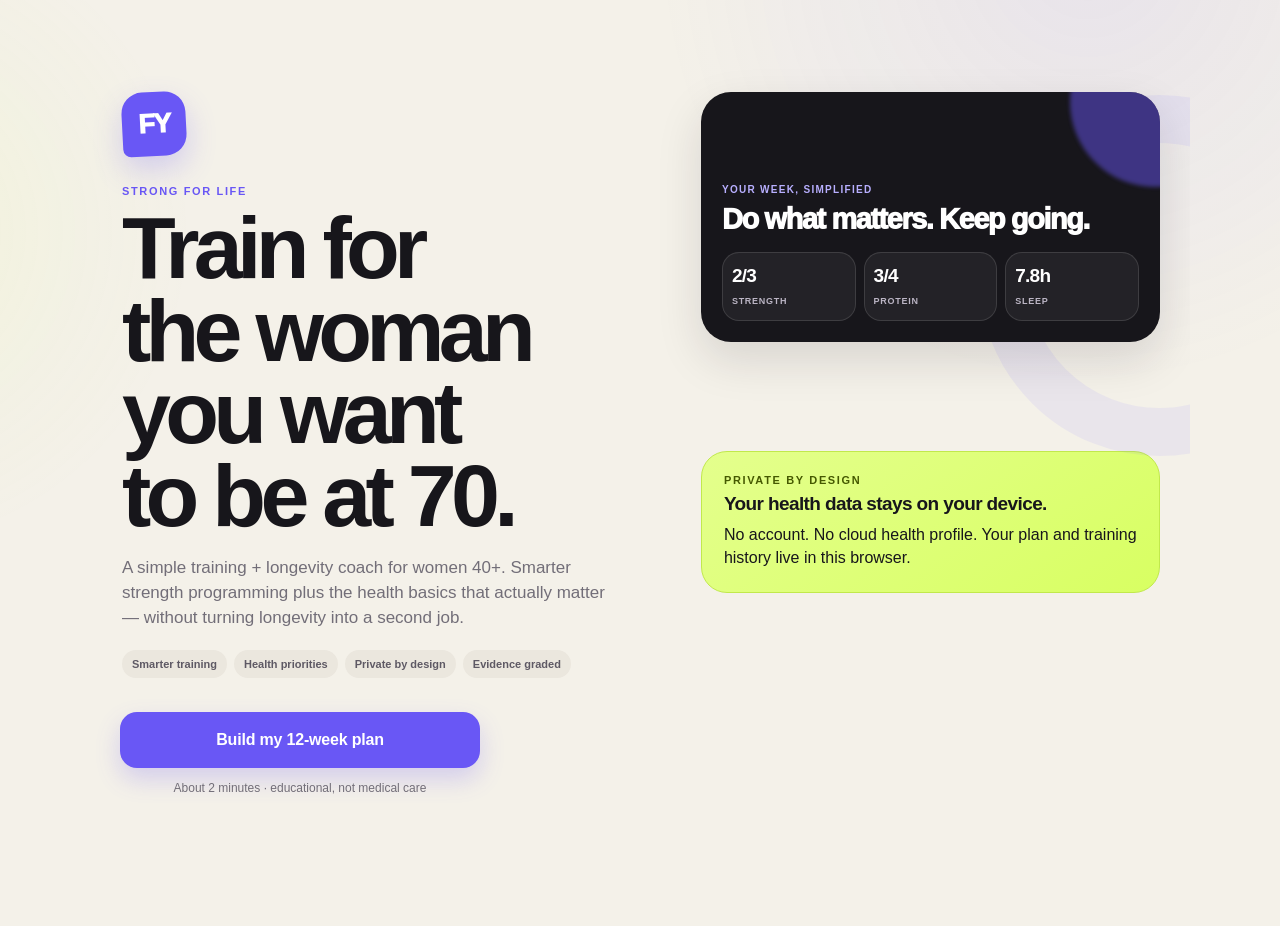
==== index.html @ 8825d1fa "Add files via upload" ====
<!doctype html>
<html lang="en">
<head>
  <meta charset="UTF-8" />
  <meta name="viewport" content="width=device-width, initial-scale=1, viewport-fit=cover" />
  <meta name="theme-color" content="#18171c" />
  <meta name="description" content="A private, evidence-led training and longevity coach for women 40+." />
  <link rel="manifest" href="./manifest.webmanifest" />
  <link rel="icon" href="./icons/icon.svg" type="image/svg+xml" />
  <link rel="apple-touch-icon" href="./icons/apple-touch-icon.png" />
  <link rel="stylesheet" href="./styles.css" />
  <title>Future You — Strong for life</title>
</head>
<body>
  <div id="app"></div>
  <noscript>This app requires JavaScript.</noscript>
  <script type="module" src="./app.js"></script>
</body>
</html>
---- styles.css ----
:root {
  --bg: #f4f1e9;
  --paper: #fffdf8;
  --paper-2: #f9f6ef;
  --ink: #17161b;
  --ink-2: #2b2931;
  --muted: #726e78;
  --muted-2: #9b96a1;
  --line: #ddd7cc;
  --line-strong: #cfc7ba;
  --accent: #6957f5;
  --accent-deep: #5140dd;
  --accent-soft: #eeebff;
  --accent-2: #d8ff62;
  --accent-2-deep: #bfeb43;
  --warm: #ff725e;
  --warm-soft: #fff0eb;
  --ok: #16805a;
  --ok-soft: #e3f7ed;
  --danger: #ae3434;
  --danger-soft: #fff0ef;
  --radius: 26px;
  --radius-sm: 17px;
  --shadow: 0 14px 36px rgba(28, 24, 39, .065);
  --shadow-strong: 0 18px 45px rgba(28, 24, 39, .13);
}

* { box-sizing: border-box; }
html { background: var(--bg); -webkit-text-size-adjust: 100%; }
html, body { margin: 0; padding: 0; color: var(--ink); font-family: Inter, ui-sans-serif, -apple-system, BlinkMacSystemFont, "Segoe UI", sans-serif; }
body {
  min-height: 100vh;
  background:
    radial-gradient(circle at 85% -5%, rgba(105,87,245,.09), transparent 27rem),
    radial-gradient(circle at -10% 25%, rgba(216,255,98,.10), transparent 20rem),
    var(--bg);
}
button, input, select { font: inherit; }
button { cursor: pointer; -webkit-tap-highlight-color: transparent; }
a { color: inherit; }
#app { min-height: 100vh; }

.shell {
  max-width: 600px;
  margin: 0 auto;
  min-height: 100vh;
  padding: env(safe-area-inset-top) 18px calc(104px + env(safe-area-inset-bottom));
}

.topbar {
  display: flex;
  justify-content: space-between;
  align-items: center;
  min-height: 62px;
  padding: 8px 2px;
  position: sticky;
  top: 0;
  z-index: 20;
  background: linear-gradient(var(--bg) 70%, rgba(244,241,233,.9) 82%, transparent);
  backdrop-filter: blur(8px);
}
.brand {
  font-weight: 950;
  letter-spacing: -.055em;
  font-size: 22px;
  line-height: 1;
}
.brand-dot { color: var(--accent); }
.icon-btn {
  border: 1px solid var(--line);
  background: rgba(255,253,248,.82);
  width: 44px;
  height: 44px;
  border-radius: 16px;
  display: grid;
  place-items: center;
  color: var(--ink);
  box-shadow: 0 5px 18px rgba(35,31,45,.05);
}
.icon-btn:active { transform: scale(.97); }

.hero { padding: 27px 2px 18px; }
.eyebrow {
  text-transform: uppercase;
  font-size: 11px;
  font-weight: 900;
  letter-spacing: .15em;
  color: var(--accent);
}
h1 {
  font-size: clamp(41px, 11.4vw, 64px);
  line-height: .94;
  letter-spacing: -.065em;
  margin: 10px 0 17px;
  text-wrap: balance;
}
h2 {
  font-size: 31px;
  line-height: .98;
  letter-spacing: -.048em;
  margin: 8px 0 14px;
}
h3 {
  font-size: 19px;
  line-height: 1.08;
  letter-spacing: -.032em;
  margin: 0 0 8px;
}
p { line-height: 1.48; margin: 0 0 12px; }
.muted { color: var(--muted); }

.card {
  background: rgba(255,253,248,.93);
  border: 1px solid var(--line);
  border-radius: var(--radius);
  padding: 20px;
  box-shadow: var(--shadow);
  margin-bottom: 14px;
}
.card.dark {
  background:
    radial-gradient(circle at 90% 0%, rgba(105,87,245,.32), transparent 12rem),
    var(--ink);
  color: white;
  border-color: var(--ink);
  box-shadow: var(--shadow-strong);
}
.card.accent {
  background: linear-gradient(145deg, #e4ff8d 0%, var(--accent-2) 100%);
  border-color: #c1e94c;
  box-shadow: none;
}
.card.warm {
  background: var(--warm-soft);
  border-color: #ffd2c9;
  box-shadow: none;
}
.big-action { padding: 25px; overflow: hidden; position: relative; }
.big-action::after {
  content: "";
  position: absolute;
  width: 130px;
  height: 130px;
  border-radius: 50%;
  right: -58px;
  bottom: -70px;
  border: 23px solid rgba(255,255,255,.06);
  pointer-events: none;
}
.big-number { font-size: 54px; font-weight: 950; line-height: .86; letter-spacing: -.07em; }

.row { display: flex; align-items: center; gap: 12px; }
.between { justify-content: space-between; }
.stack { display: grid; gap: 10px; }
.grid2 { display: grid; grid-template-columns: 1fr 1fr; gap: 10px; }

.btn {
  border: 0;
  border-radius: 17px;
  min-height: 56px;
  padding: 14px 18px;
  background: var(--ink);
  color: white;
  font-weight: 900;
  letter-spacing: -.012em;
  width: 100%;
  transition: transform .12s ease, box-shadow .12s ease, background .12s ease;
}
.btn:active { transform: translateY(1px) scale(.995); }
.btn.primary { background: var(--accent); box-shadow: 0 11px 24px rgba(105,87,245,.23); }
.btn.primary:hover { background: var(--accent-deep); }
.btn.secondary { background: rgba(255,253,248,.68); color: var(--ink); border: 1px solid var(--line-strong); }
.btn.lime { background: var(--accent-2); color: var(--ink); box-shadow: 0 8px 20px rgba(180,220,60,.16); }
.btn.small { width: auto; min-height: 42px; padding: 10px 14px; border-radius: 14px; font-size: 14px; }
.btn.danger { background: var(--danger-soft); color: var(--danger); border: 1px solid #efc7c3; }

.pill {
  display: inline-flex;
  align-items: center;
  gap: 6px;
  border-radius: 999px;
  padding: 7px 10px;
  font-size: 11px;
  letter-spacing: .02em;
  font-weight: 900;
  background: #ece8df;
  white-space: nowrap;
}
.pill.good { background: var(--ok-soft); color: #0c6847; }
.pill.purple { background: #ece9ff; color: #4d3be7; }

.progress { height: 8px; background: #e6e1d8; border-radius: 999px; overflow: hidden; }
.progress > span { display: block; height: 100%; background: var(--accent); border-radius: 999px; }

.option-grid { display: grid; gap: 10px; }
.option {
  text-align: left;
  border: 1px solid var(--line);
  background: rgba(255,253,248,.9);
  border-radius: 20px;
  padding: 16px 48px 16px 16px;
  min-height: 62px;
  font-weight: 820;
  color: var(--ink);
  position: relative;
  transition: border-color .14s ease, background .14s ease, transform .14s ease;
}
.option::after {
  content: "";
  position: absolute;
  right: 17px;
  top: 50%;
  width: 19px;
  height: 19px;
  transform: translateY(-50%);
  border-radius: 50%;
  border: 1.5px solid #bfb8ad;
  background: white;
}
.option.selected {
  border: 2px solid var(--accent);
  background: var(--accent-soft);
  padding: 15px 47px 15px 15px;
}
.option.selected::after {
  border: 5px solid var(--accent);
  background: white;
}
.option:active { transform: scale(.995); }

.check-row { display: flex; align-items: center; gap: 12px; padding: 13px 0; border-bottom: 1px solid var(--line); }
.check-row:last-child { border-bottom: 0; }
.check { width: 28px; height: 28px; border-radius: 9px; border: 1.5px solid #cfc9bd; display: grid; place-items: center; font-weight: 900; }
.check.on { background: var(--accent); color: white; border-color: var(--accent); }

.stepper { display: flex; gap: 7px; margin: 9px 0 27px; }
.stepper span { height: 5px; flex: 1; border-radius: 10px; background: #ddd7cc; }
.stepper span.on { background: var(--accent); }
.form-label { display: block; font-size: 12px; text-transform: uppercase; letter-spacing: .07em; font-weight: 900; margin: 21px 0 9px; color: var(--muted); }
.input {
  width: 100%; padding: 15px 16px; border: 1px solid var(--line); border-radius: 17px;
  background: rgba(255,253,248,.95); color: var(--ink); min-height: 54px; outline: 0;
}
.input:focus { border-color: var(--accent); box-shadow: 0 0 0 3px rgba(105,87,245,.10); }

.bottom-nav {
  position: fixed;
  bottom: calc(10px + env(safe-area-inset-bottom));
  left: 50%;
  transform: translateX(-50%);
  width: min(568px, calc(100% - 20px));
  display: grid;
  grid-template-columns: repeat(5,1fr);
  gap: 4px;
  padding: 7px;
  background: rgba(255,253,248,.94);
  border: 1px solid var(--line);
  border-radius: 24px;
  backdrop-filter: blur(20px);
  box-shadow: 0 15px 40px rgba(25,22,32,.13);
  z-index: 30;
}
.nav-btn {
  border: 0;
  background: transparent;
  min-height: 54px;
  border-radius: 17px;
  padding: 7px 3px;
  color: var(--muted);
  font-size: 10px;
  font-weight: 850;
}
.nav-btn b { display: block; font-size: 19px; margin-bottom: 2px; font-weight: 600; }
.nav-btn.active { color: var(--accent); background: var(--accent-soft); }

.metric {
  padding: 17px;
  border: 1px solid var(--line);
  border-radius: 20px;
  background: rgba(255,253,248,.92);
  min-height: 122px;
  box-shadow: 0 8px 22px rgba(35,31,45,.035);
}
.metric strong { display: block; font-size: 31px; letter-spacing: -.055em; margin: 8px 0 3px; line-height: 1; }
.metric .eyebrow { font-size: 10px; }

.session-strip { display: flex; gap: 8px; overflow-x: auto; padding: 2px 1px 5px; scrollbar-width: none; }
.session-strip::-webkit-scrollbar { display: none; }
.day {
  min-width: 69px;
  padding: 12px 7px 11px;
  border: 1px solid var(--line);
  border-radius: 18px;
  text-align: center;
  background: rgba(255,253,248,.88);
}
.day.done { background: var(--ok-soft); border-color: #b8e2cc; }
.day.today { border-color: var(--accent); box-shadow: inset 0 0 0 1px var(--accent); }
.day .dname { font-size: 11px; font-weight: 900; letter-spacing: .03em; }
.day .status { font-size: 20px; line-height: 1; margin: 7px 0 4px; color: var(--accent); }
.day.done .status { color: var(--ok); }

.workout-stack { display: grid; gap: 12px; margin-bottom: 14px; }
.exercise {
  padding: 19px;
  border: 1px solid var(--line);
  border-radius: 24px;
  background: rgba(255,253,248,.95);
  box-shadow: var(--shadow);
}
.exercise:last-child { border-bottom: 1px solid var(--line); }
.set-labels {
  display: grid;
  grid-template-columns: 34px 1fr 1fr 44px;
  gap: 8px;
  margin: 16px 0 5px;
  color: var(--muted-2);
  font-size: 9px;
  font-weight: 900;
  letter-spacing: .08em;
  text-transform: uppercase;
  text-align: center;
}
.set-row { display: grid; grid-template-columns: 34px 1fr 1fr 44px; gap: 8px; align-items: center; margin-top: 8px; }
.set-row > strong {
  width: 32px; height: 32px; border-radius: 10px; display: grid; place-items: center;
  background: #eeeae1; color: var(--muted); font-size: 13px;
}
.set-row input {
  width: 100%; min-width: 0; border: 1px solid var(--line); border-radius: 13px; padding: 11px 7px;
  text-align: center; background: #fff; color: var(--ink); outline: 0; font-weight: 800;
}
.set-row input:focus { border-color: var(--accent); box-shadow: 0 0 0 3px rgba(105,87,245,.08); }
.set-done {
  width: 43px; height: 43px; border-radius: 13px; border: 1px solid var(--line);
  background: white; font-weight: 950; color: var(--muted);
}
.set-done.on { background: var(--accent-2); color: var(--ink); border-color: #bfdc54; }
.power { border-left: 0; border-top: 4px solid var(--warm); background: linear-gradient(180deg, #fff7f4 0%, var(--paper) 65%); }

.notice { padding: 15px 16px; border-radius: 17px; background: #ebe8e1; color: #5a5660; font-size: 13px; line-height: 1.48; }
.source { display: block; padding: 12px 0; border-top: 1px solid var(--line); font-size: 14px; font-weight: 800; color: #4939d7; }

.segment { display: grid; grid-template-columns: repeat(auto-fit,minmax(70px,1fr)); gap: 7px; }
.segment button {
  border: 1px solid var(--line);
  background: rgba(255,253,248,.9);
  border-radius: 15px;
  min-height: 45px;
  padding: 9px 5px;
  font-weight: 850;
  color: var(--muted);
}
.segment button.on { background: var(--ink); color: white; border-color: var(--ink); }

.toast {
  position: fixed; left: 50%; bottom: 90px; transform: translateX(-50%);
  background: var(--ink); color: white; padding: 12px 16px; border-radius: 999px;
  font-size: 13px; font-weight: 850; z-index: 50; box-shadow: var(--shadow-strong); animation: toast 2.4s forwards;
}
@keyframes toast { 0%{opacity:0;transform:translate(-50%,10px)} 10%,80%{opacity:1;transform:translate(-50%,0)} 100%{opacity:0} }
.divider { height: 1px; background: var(--line); margin: 16px 0; }

/* Landing */
.landing-shell { position: relative; overflow: hidden; }
.landing-shell::before {
  content: ""; position: absolute; width: 265px; height: 265px; border-radius: 50%;
  right: -150px; top: 95px; border: 48px solid rgba(105,87,245,.08); pointer-events: none;
}
.hero-mark {
  width: 64px; height: 64px; border-radius: 21px 21px 21px 8px;
  background: var(--accent); color: white; display: grid; place-items: center;
  font-size: 27px; font-weight: 950; letter-spacing: -.06em; transform: rotate(-3deg); margin-bottom: 29px;
  box-shadow: 0 13px 30px rgba(105,87,245,.24);
}
.proof-strip { display: flex; flex-wrap: wrap; gap: 7px; margin: 20px 0 4px; }
.proof-strip span { background: #ebe7de; border-radius: 999px; padding: 8px 10px; font-size: 11px; font-weight: 850; color: #5e5964; }
.landing-preview {
  position: relative; overflow: hidden; padding: 21px; margin: 10px 0 16px;
  border-radius: 30px; background: var(--ink); color: white; box-shadow: var(--shadow-strong);
}
.landing-preview::after {
  content: ""; position: absolute; width: 170px; height: 170px; right: -80px; top: -75px;
  border-radius: 50%; background: var(--accent); opacity: .48; filter: blur(2px);
}
.preview-kicker { position: relative; z-index: 1; color: #b8afff; font-size: 10px; font-weight: 900; letter-spacing: .13em; text-transform: uppercase; }
.preview-title { position: relative; z-index: 1; font-size: 29px; font-weight: 930; letter-spacing: -.05em; margin: 8px 0 16px; }
.preview-row { position: relative; z-index: 1; display: grid; grid-template-columns: repeat(3,1fr); gap: 8px; }
.preview-stat { padding: 12px 9px; border: 1px solid rgba(255,255,255,.12); border-radius: 17px; background: rgba(255,255,255,.055); }
.preview-stat b { display: block; font-size: 19px; letter-spacing: -.04em; margin-bottom: 3px; }
.preview-stat span { font-size: 9px; color: #bbb5c4; text-transform: uppercase; letter-spacing: .08em; font-weight: 850; }
.install-tip { font-size: 13px; padding: 13px 14px; border-radius: 15px; background: var(--accent-soft); }
.privacy { font-size: 12px; color: var(--muted); text-align: center; padding: 12px 20px; }

/* Workout refinements */
.workout-topbar .brand { max-width: 50%; white-space: nowrap; overflow: hidden; text-overflow: ellipsis; text-align: center; }
.workout-hero { padding-bottom: 12px; }
.workout-hero h2 { font-size: 36px; }
.workout-meta { display: flex; gap: 8px; flex-wrap: wrap; margin-top: 10px; }

/* Range */
input[type="range"] { accent-color: var(--accent); height: 26px; }

@media (max-width: 390px) {
  .shell { padding-left: 14px; padding-right: 14px; }
  .grid2 { gap: 8px; }
  .card { padding: 18px; }
  .big-action { padding: 22px; }
  .segment { gap: 5px; }
  .segment button { font-size: 12px; }
}

@media (min-width: 700px) {
  .shell { padding-left: 28px; padding-right: 28px; }
}

@media (prefers-reduced-motion: reduce) {
  *, *::before, *::after { scroll-behavior: auto !important; transition: none !important; animation: none !important; }
}

/* Multi-select choices read as checkboxes rather than radio buttons. */
.option[data-select="limitations"]::after,
.option[data-select="goals"]::after { border-radius: 6px; }
.option[data-select="limitations"].selected::after,
.option[data-select="goals"].selected::after { background: var(--accent); box-shadow: inset 0 0 0 3px white; }

/* Completion screen */
.completion-shell { padding-bottom: calc(42px + env(safe-area-inset-bottom)); overflow: hidden; }
.completion-topbar { position: relative; background: transparent; backdrop-filter: none; }
.completion-hero { position: relative; padding: 25px 2px 22px; }
.completion-hero::after {
  content: ""; position: absolute; width: 230px; height: 230px; right: -120px; top: -38px;
  border-radius: 50%; border: 42px solid rgba(216,255,98,.28); pointer-events: none;
}
.completion-check {
  width: 72px; height: 72px; display: grid; place-items: center; border-radius: 24px 24px 24px 8px;
  margin-bottom: 25px; background: var(--accent-2); color: var(--ink); font-size: 36px; font-weight: 950;
  box-shadow: 0 14px 30px rgba(169,205,52,.20); transform: rotate(-3deg);
  animation: complete-pop .42s cubic-bezier(.2,.8,.2,1) both;
}
@keyframes complete-pop { from { opacity:0; transform:rotate(-3deg) scale(.7); } to { opacity:1; transform:rotate(-3deg) scale(1); } }
.completion-hero h1 { font-size: clamp(55px, 15vw, 78px); margin-top: 8px; margin-bottom: 16px; }
.completion-hero p { max-width: 440px; font-size: 17px; color: var(--muted); }
.completion-stats { display: grid; grid-template-columns: repeat(3,1fr); gap: 8px; margin: 3px 0 14px; }
.completion-stat {
  min-width: 0; padding: 17px 12px 15px; border: 1px solid var(--line); border-radius: 20px;
  background: rgba(255,253,248,.94); box-shadow: 0 8px 22px rgba(35,31,45,.035);
}
.completion-stat.highlight { background: var(--accent-soft); border-color: #d8d0ff; }
.completion-stat strong { display:block; font-size: 30px; line-height: 1; letter-spacing: -.06em; margin-bottom: 7px; }
.completion-stat span { display:block; color: var(--muted); font-size: 9px; line-height: 1.2; font-weight: 900; text-transform: uppercase; letter-spacing: .07em; }
.completion-progress h2 { font-size: 27px; margin-top: 9px; margin-bottom: 16px; max-width: 440px; }
.progress-list { display:grid; gap: 9px; }
.progress-item, .baseline { display:flex; align-items:flex-start; gap:12px; padding: 13px 0; border-top: 1px solid var(--line); }
.progress-arrow, .baseline > span { flex: 0 0 34px; height:34px; border-radius: 11px; display:grid; place-items:center; background:var(--accent-2); font-weight:950; }
.progress-item strong, .baseline strong { font-size:14px; }
.progress-item p, .baseline p { margin:3px 0 0; color:var(--muted); font-size:12px; }
.completion-consistency { padding: 22px; }
.consistency-row { display:grid; grid-template-columns: 45px 1fr 45px; gap: 12px; align-items:center; margin: 18px 0 15px; }
.consistency-row > div:first-child, .consistency-row > div:last-child { text-align:center; }
.consistency-row strong { display:block; font-size:27px; line-height:1; }
.consistency-row span { display:block; color:#9e98aa; font-size:9px; font-weight:900; text-transform:uppercase; letter-spacing:.08em; margin-top:4px; }
.consistency-line { height: 8px; border-radius:999px; background:rgba(255,255,255,.12); overflow:hidden; }
.consistency-line i { display:block; height:100%; border-radius:inherit; background:var(--accent-2); }
.completion-consistency p { margin:0; color:#cbc7d5; font-size:13px; }
.next-session {
  display:flex; align-items:center; justify-content:space-between; gap:14px; padding: 20px;
  border:1px solid var(--line); border-radius:var(--radius); background:rgba(255,253,248,.93); box-shadow:var(--shadow); margin-bottom:14px;
}
.next-session h3 { margin:7px 0 4px; font-size:23px; }
.next-session p { margin:0; color:var(--muted); font-size:13px; }
.next-arrow { width:48px; height:48px; border-radius:16px; background:var(--ink); color:white; display:grid; place-items:center; font-size:22px; font-weight:900; flex:0 0 48px; }
.completion-actions { display:grid; gap:9px; margin-top: 4px; }

@media (max-width: 390px) {
  .completion-stat { padding: 15px 9px 13px; }
  .completion-stat strong { font-size: 27px; }
}

.day.inactive { opacity: .42; }

/* V1.4 strategy-led onboarding */
.onboarding-shell { padding-bottom: calc(124px + env(safe-area-inset-bottom)); }
.onboarding-topbar { position: relative; background: transparent; backdrop-filter: none; }
.onboarding-progress { margin: 5px 2px 24px; }
.onboarding-progress > div:first-child { display:flex; justify-content:space-between; gap:12px; align-items:flex-end; }
.onboarding-progress > div:first-child span { color:var(--muted-2); font-size:9px; font-weight:900; letter-spacing:.13em; }
.onboarding-progress > div:first-child strong { font-size:12px; color:var(--ink); }
.onboarding-progress .stepper { margin:10px 0 0; }
.onboarding-section { padding-bottom: 10px; }
.onboarding-hero { padding: 9px 2px 8px; }
.onboarding-hero h1 { font-size: clamp(42px, 12vw, 59px); margin: 9px 0 15px; max-width: 540px; }
.onboarding-hero > p { color:var(--muted); font-size:16px; max-width:520px; }
.question-block { margin-top: 26px; }
.question-head { display:flex; gap:12px; align-items:flex-start; margin: 0 2px 12px; }
.question-head > span { flex:0 0 28px; height:28px; border-radius:10px; display:grid; place-items:center; background:var(--ink); color:white; font-size:11px; font-weight:950; margin-top:1px; }
.question-head h3 { font-size:18px; margin:0 0 4px; }
.question-head p { color:var(--muted); font-size:12px; line-height:1.4; margin:0; max-width:470px; }
.option-copy { display:block; min-width:0; }
.option-copy strong { display:block; font-size:15px; line-height:1.15; }
.option-copy small { display:block; margin-top:4px; color:var(--muted); font-size:11px; line-height:1.3; font-weight:650; }
.option-icon { width:32px; height:32px; display:grid; place-items:center; border-radius:11px; background:#efebe3; font-weight:950; font-size:14px; flex:0 0 32px; }
.option-grid.compact .option { display:flex; align-items:center; gap:12px; min-height:68px; }
.option-grid.compact .option.selected .option-icon { background:var(--accent); color:white; }
.choice-cards { display:grid; grid-template-columns:repeat(3,1fr); gap:8px; }
.choice-cards .option { min-height:112px; padding:14px; display:flex; flex-direction:column; align-items:flex-start; gap:12px; }
.choice-cards .option::after { display:none; }
.choice-cards .option.selected { padding:13px; }
.choice-cards .option-icon { width:38px; height:38px; border-radius:13px; }
.choice-cards .option-copy strong { font-size:14px; }
.choice-cards .option-copy small { font-size:10px; }
.day-count-grid { display:grid; grid-template-columns:repeat(3,1fr); gap:8px; }
.day-count { border:1px solid var(--line); background:rgba(255,253,248,.9); min-height:115px; padding:14px 8px; border-radius:21px; color:var(--ink); text-align:center; }
.day-count strong { display:block; font-size:38px; line-height:.95; letter-spacing:-.06em; }
.day-count span { display:block; font-size:11px; font-weight:900; margin-top:7px; }
.day-count small { display:block; color:var(--muted); font-size:9px; line-height:1.25; margin-top:8px; }
.day-count.selected { background:var(--ink); border-color:var(--ink); color:white; box-shadow:var(--shadow-strong); }
.day-count.selected small { color:#c9c4d1; }
.strategy-preview { margin-top:24px; padding:19px; border-radius:25px; background:linear-gradient(145deg,var(--accent-soft),#f6f4ff); border:1px solid #d9d2ff; }
.strategy-preview-top { display:flex; justify-content:space-between; align-items:center; gap:10px; }
.strategy-preview h3 { font-size:25px; margin:10px 0 13px; }
.strategy-tags { display:flex; flex-wrap:wrap; gap:7px; }
.strategy-tags span { padding:7px 9px; border-radius:999px; background:white; border:1px solid #ded9ef; font-size:10px; font-weight:850; color:#5d576a; }
.onboarding-actions { position:fixed; left:50%; bottom:calc(12px + env(safe-area-inset-bottom)); transform:translateX(-50%); width:min(564px,calc(100% - 28px)); display:grid; grid-template-columns:auto 1fr; gap:8px; z-index:30; padding:7px; background:rgba(244,241,233,.88); border:1px solid rgba(207,199,186,.85); backdrop-filter:blur(18px); border-radius:22px; box-shadow:0 14px 34px rgba(25,22,32,.13); }
.onboarding-actions .btn { min-height:54px; }
.onboarding-actions .onboarding-back { width:72px; padding-left:10px; padding-right:10px; }
.onboarding-actions .btn:only-child { grid-column:1/-1; }
.week-picker { display:grid; grid-template-columns:repeat(7,1fr); gap:6px; }
.week-picker button { min-width:0; min-height:72px; border:1px solid var(--line); border-radius:18px; background:rgba(255,253,248,.9); color:var(--muted); padding:9px 2px; }
.week-picker button span { display:grid; place-items:center; width:34px; height:34px; margin:0 auto 5px; border-radius:12px; font-size:12px; font-weight:950; }
.week-picker button small { display:block; font-size:8px; font-weight:850; }
.week-picker button.on { border-color:var(--accent); background:var(--accent-soft); color:var(--accent-deep); }
.week-picker button.on span { background:var(--accent); color:white; }
.time-grid { display:grid; grid-template-columns:1fr 1fr; gap:8px; }
.time-grid .option { display:flex; align-items:center; gap:11px; }
.time-grid .option-icon { background:#efebe3; }
.time-grid .option.selected .option-icon { background:var(--accent); color:white; }
.week-preview { margin-top:24px; border-radius:26px; overflow:hidden; background:var(--ink); color:white; padding:19px; box-shadow:var(--shadow-strong); }
.week-preview-head { display:flex; align-items:center; justify-content:space-between; gap:12px; margin-bottom:13px; }
.week-preview-head .eyebrow { color:#b7afff; }
.week-preview-head > span:last-child { color:#aaa4b4; font-size:11px; font-weight:850; }
.week-preview-list { display:grid; gap:7px; }
.week-preview-list > div { display:grid; grid-template-columns:48px 1fr; align-items:center; gap:8px; padding:10px 11px; border:1px solid rgba(255,255,255,.1); border-radius:15px; background:rgba(255,255,255,.045); }
.week-preview-list b { color:var(--accent-2); font-size:12px; }
.week-preview-list span { font-size:13px; font-weight:850; }
.principle-note { display:flex; align-items:flex-start; gap:12px; padding:17px 4px 0; }
.principle-note > span { flex:0 0 36px; height:36px; display:grid; place-items:center; border-radius:12px; background:var(--accent-2); font-weight:950; }
.principle-note p { color:var(--muted); font-size:12px; margin:1px 0 0; }
.limitation-grid { display:grid; grid-template-columns:1fr 1fr; gap:8px; }
.limitation-grid .option { min-height:70px; }
.medical-flag { width:100%; margin-top:9px; border:1px solid #efc7c3; background:var(--danger-soft); color:var(--ink); border-radius:19px; padding:15px; display:flex; gap:12px; text-align:left; }
.medical-flag > span { flex:0 0 31px; height:31px; border-radius:10px; display:grid; place-items:center; background:#f4d7d2; color:var(--danger); font-weight:950; }
.medical-flag strong { display:block; font-size:12px; line-height:1.3; }
.medical-flag small { display:block; color:#806565; font-size:10px; line-height:1.35; margin-top:4px; }
.medical-flag.selected { border:2px solid var(--danger); padding:14px; }
.weight-row { display:grid; grid-template-columns:1fr 46px; gap:8px; align-items:center; }
.weight-row > span { display:grid; place-items:center; height:54px; border-radius:16px; background:#ebe7de; font-size:12px; font-weight:900; color:var(--muted); }
.protein-preview { margin-top:8px; padding:11px 13px; border-radius:14px; background:var(--accent-soft); color:#554e67; font-size:11px; font-weight:750; }
.safety-panel { display:flex; gap:12px; align-items:flex-start; margin-top:26px; padding:16px; border-radius:20px; background:#ece8df; }
.safety-icon { flex:0 0 32px; height:32px; border-radius:11px; display:grid; place-items:center; background:var(--ink); color:white; font-weight:950; }
.safety-panel h3 { font-size:14px; margin:1px 0 5px; }
.safety-panel p { color:var(--muted); font-size:11px; line-height:1.42; margin:0; }
.safety-ack { width:100%; margin-top:9px; border:1px solid var(--line); border-radius:18px; background:rgba(255,253,248,.9); min-height:60px; padding:13px; display:flex; gap:11px; align-items:center; text-align:left; color:var(--ink); font-size:12px; font-weight:800; }
.ack-box { flex:0 0 25px; height:25px; border-radius:8px; display:grid; place-items:center; border:1.5px solid #beb7ac; background:white; color:white; }
.safety-ack.selected { border-color:var(--accent); background:var(--accent-soft); }
.safety-ack.selected .ack-box { background:var(--accent); border-color:var(--accent); }
.ready-card { margin-top:17px; padding:19px; border-radius:24px; background:linear-gradient(145deg,#e5ff91,var(--accent-2)); border:1px solid #c4e955; }
.ready-card .eyebrow { color:#546a0a; }
.ready-card h3 { margin:8px 0 6px; font-size:23px; }
.ready-card p { margin:0; color:#4d5b27; font-size:12px; }

@media (max-width:390px) {
  .choice-cards { grid-template-columns:1fr; }
  .choice-cards .option { min-height:68px; flex-direction:row; align-items:center; }
  .day-count { min-height:106px; }
  .week-picker { gap:4px; }
  .week-picker button { min-height:66px; border-radius:15px; }
  .week-picker button span { width:29px; height:29px; border-radius:10px; }
}

/* Onboarding overflow hardening for narrow phones */
.onboarding-section .option { min-width:0; }
.onboarding-section .option-copy { min-width:0; overflow-wrap:anywhere; }
.choice-cards { grid-template-columns:repeat(3,minmax(0,1fr)); }
.day-count-grid { grid-template-columns:repeat(3,minmax(0,1fr)); }
.day-count { min-width:0; }
.week-picker { grid-template-columns:repeat(7,minmax(0,1fr)); }
.week-picker button { min-width:0; width:100%; }
.time-grid { grid-template-columns:repeat(2,minmax(0,1fr)); }
.limitation-grid { grid-template-columns:repeat(2,minmax(0,1fr)); }
.medical-flag > div { min-width:0; overflow-wrap:anywhere; }
.safety-ack > span:last-child { min-width:0; white-space:normal; overflow-wrap:anywhere; }

/* V1.7 smarter training + Europe-centric Health */
.bottom-nav { grid-template-columns: repeat(5,1fr); }
.nav-btn { font-size: 9px; }
.nav-btn b { font-size: 18px; }
.sub-question { margin-top: 12px; padding: 15px; border-radius: 19px; background: var(--paper-2); border: 1px solid var(--line); }
.sub-question .eyebrow { margin-bottom: 9px; }
.equipment-chips { display:grid; grid-template-columns:repeat(2,minmax(0,1fr)); gap:8px; }
.equipment-chips .option { min-width:0; min-height:55px; padding-top:12px; padding-bottom:12px; }
.option[data-select="homeKit"]::after,
.option[data-health-select="boneFlags"]::after,
.option[data-profile-toggle="homeKit"]::after { border-radius:6px; }
.option[data-select="homeKit"].selected::after,
.option[data-health-select="boneFlags"].selected::after,
.option[data-profile-toggle="homeKit"].selected::after { background:var(--accent); box-shadow:inset 0 0 0 3px white; }

.exercise-heading { align-items:flex-start; }
.exercise-heading > div:first-child { min-width:0; flex:1; }
.exercise-head-actions { display:flex; flex-direction:column; align-items:flex-end; gap:7px; flex:0 0 auto; }
.swap-btn { border:0; background:var(--accent-soft); color:var(--accent-deep); border-radius:999px; padding:7px 10px; font-size:10px; font-weight:900; }
.swap-btn:active { transform:scale(.97); }

.health-focus { border-left:4px solid var(--accent); }
.health-focus-icon { width:48px; height:48px; border-radius:17px; display:grid; place-items:center; background:var(--accent-soft); color:var(--accent-deep); font-size:22px; font-weight:950; flex:0 0 48px; }
.health-status-grid { display:grid; gap:14px; margin-top:13px; }
.health-status-grid > div { padding-top:13px; border-top:1px solid var(--line); }
.health-status-grid > div:first-child { border-top:0; padding-top:0; }
.health-status-grid > div > strong { display:block; font-size:14px; margin-bottom:8px; }
.mini-choice { display:grid; grid-template-columns:1fr 1fr; gap:7px; }
.mini-choice .option { min-height:52px; padding:11px 38px 11px 12px; font-size:12px; }
.mini-choice .option.selected { padding:10px 37px 10px 11px; }
.mini-choice .option-copy strong { font-size:12px; }
.reviewed-strip { display:flex; align-items:center; justify-content:space-between; gap:12px; margin:0 0 14px; padding:12px 14px; border:1px solid #d9d2ff; border-radius:16px; background:var(--accent-soft); color:#574f68; font-size:11px; }
.reviewed-strip strong { color:var(--accent-deep); }

.health-score { display:flex; justify-content:space-between; align-items:center; gap:16px; }
.health-score > div:first-child { min-width:0; }
.health-score h2 { margin-top:8px; }
.health-ring { flex:0 0 88px; width:88px; height:88px; border-radius:50%; display:grid; place-items:center; align-content:center; border:10px solid rgba(216,255,98,.85); background:rgba(255,255,255,.04); }
.health-ring strong { display:block; font-size:30px; line-height:.9; letter-spacing:-.06em; }
.health-ring span { display:block; margin-top:4px; font-size:9px; color:#cbc7d5; font-weight:850; }
.section-head { display:flex; justify-content:space-between; align-items:flex-end; gap:14px; margin:24px 2px 12px; }
.section-head h2 { margin:5px 0 0; font-size:31px; }
.action-stack { display:grid; gap:10px; margin-bottom:14px; }
.health-action { display:grid; grid-template-columns:48px 1fr; gap:13px; padding:18px; border:1px solid var(--line); border-radius:23px; background:rgba(255,253,248,.94); box-shadow:var(--shadow); }
.health-action.top { border:2px solid var(--accent); padding:17px; background:linear-gradient(145deg,#f7f5ff,#fffdf8); }
.health-action-icon { width:48px; height:48px; border-radius:16px; display:grid; place-items:center; background:var(--accent-soft); color:var(--accent-deep); font-weight:950; }
.health-action.top .health-action-icon { background:var(--accent); color:white; }
.health-action h3 { margin:5px 0 7px; font-size:20px; }
.health-action p { color:var(--muted); font-size:12px; margin:0; }
.health-pillar-grid { display:grid; gap:0; }
.pillar-card { position:relative; overflow:hidden; }
.pillar-card .eyebrow { color:var(--accent); }
.health-meals { grid-template-columns:repeat(3,1fr); margin-top:13px; }
.protect-list { display:grid; gap:0; margin-top:8px; }
.protect-list > div { display:flex; justify-content:space-between; gap:12px; padding:11px 0; border-top:1px solid var(--line); font-size:12px; }
.protect-list strong { color:var(--accent-deep); }
.supplement-line { display:flex; justify-content:space-between; align-items:flex-start; gap:12px; padding:13px 0; border-top:1px solid var(--line); }
.supplement-line:first-of-type { margin-top:7px; }
.supplement-line strong { display:block; font-size:14px; }
.supplement-line p { color:var(--muted); font-size:11px; margin:4px 0 0; }

@media (max-width:390px) {
  .bottom-nav { width:calc(100% - 12px); gap:2px; padding:6px; }
  .nav-btn { min-height:51px; font-size:8px; }
  .nav-btn b { font-size:17px; }
  .equipment-chips { grid-template-columns:1fr; }
  .health-score { align-items:flex-start; }
  .health-ring { width:76px; height:76px; flex-basis:76px; border-width:8px; }
  .health-ring strong { font-size:26px; }
  .section-head { align-items:flex-start; flex-direction:column; }
  .section-head .btn { width:auto; }
  .exercise-heading { gap:8px; }
}

/* V1.7 responsive layout system ------------------------------------------------ */
.nav-brand { display: none; }

@media (min-width: 700px) {
  .shell {
    max-width: 960px;
    padding-left: 30px;
    padding-right: 30px;
  }
  .app-shell { max-width: 960px; }
  .landing-shell { max-width: 920px; }
  .onboarding-shell { max-width: 820px; }
  .workout-shell { max-width: 860px; }
  .completion-shell { max-width: 820px; }

  .bottom-nav { width: min(720px, calc(100% - 36px)); }
  .onboarding-actions { width: min(760px, calc(100% - 40px)); }

  .hero h1 { max-width: 780px; }
  .card { padding: 22px; }

  /* Today: pair the main action with the longevity focus, keep the week wide. */
  .view-today {
    display: grid;
    grid-template-columns: minmax(0, 1.25fr) minmax(0, .75fr);
    grid-template-areas:
      "hero hero"
      "primary health"
      "week week"
      "metrics metrics"
      "protein recovery"
      "minimum minimum";
    gap: 14px;
    align-items: stretch;
  }
  .view-today > .hero { grid-area: hero; }
  .view-today > .today-primary { grid-area: primary; }
  .view-today > .health-focus { grid-area: health; }
  .view-today > .week-card { grid-area: week; }
  .view-today > .today-metrics { grid-area: metrics; }
  .view-today > .today-protein { grid-area: protein; }
  .view-today > .today-recovery { grid-area: recovery; }
  .view-today > .today-minimum { grid-area: minimum; }
  .view-today > .card,
  .view-today > .grid2 { margin-bottom: 0; margin-top: 0 !important; }
  .view-today .today-primary,
  .view-today .health-focus { min-height: 245px; }
  .view-today .health-focus { display: flex; flex-direction: column; justify-content: space-between; }
  .view-today .health-focus .row { align-items: flex-start; }
  .week-card .session-strip {
    display: grid;
    grid-template-columns: repeat(7, minmax(0, 1fr));
    overflow: visible;
  }
  .week-card .day { min-width: 0; }
  .today-metrics .metric { min-height: 132px; }

  /* Plan: program sessions become a real two-column schedule. */
  .view-plan {
    display: grid;
    grid-template-columns: repeat(2, minmax(0, 1fr));
    gap: 14px;
  }
  .view-plan > .hero,
  .view-plan > .plan-summary,
  .view-plan > .plan-missed,
  .view-plan > .plan-philosophy { grid-column: 1 / -1; }
  .view-plan > .card { margin-bottom: 0; }
  .plan-session { min-height: 190px; display: flex; flex-direction: column; }
  .plan-session .btn { margin-top: auto; }

  /* Health: priorities and foundations use the available width. */
  .view-health .action-stack {
    grid-template-columns: repeat(3, minmax(0, 1fr));
  }
  .view-health .health-action {
    grid-template-columns: 42px 1fr;
    padding: 17px;
  }
  .view-health .health-action.top { padding: 16px; }
  .view-health .health-action-icon { width: 42px; height: 42px; }
  .health-pillar-grid {
    grid-template-columns: repeat(2, minmax(0, 1fr));
    gap: 14px;
  }
  .health-pillar-grid .card { margin-bottom: 0; }

  /* Evidence and settings no longer look like a phone floating on a tablet. */
  .view-evidence {
    display: grid;
    grid-template-columns: repeat(2, minmax(0, 1fr));
    gap: 14px;
  }
  .view-evidence > .hero,
  .view-evidence > .reviewed-strip,
  .view-evidence > .notice { grid-column: 1 / -1; }
  .view-evidence > .evidence-card { margin-bottom: 0; }

  .view-settings {
    display: grid;
    grid-template-columns: repeat(2, minmax(0, 1fr));
    gap: 14px;
  }
  .view-settings > .hero,
  .view-settings > .settings-training,
  .view-settings > .schedule-editor { grid-column: 1 / -1; }
  .view-settings > .card { margin-bottom: 0; }

  .health-score { padding: 25px; }
  .health-ring { width: 104px; height: 104px; flex-basis: 104px; }
  .health-ring strong { font-size: 36px; }

  .completion-actions { grid-template-columns: 1fr 1fr; }

  /* Keep focused forms readable even on larger screens. */
  .onboarding-section { max-width: 760px; margin-left: auto; margin-right: auto; }
  .onboarding-progress { max-width: 760px; margin-left: auto; margin-right: auto; }
}

@media (min-width: 900px) {
  /* Landing becomes an editorial two-column introduction. */
  .landing-shell {
    max-width: 1100px;
    display: grid;
    grid-template-columns: minmax(0, 1.08fr) minmax(340px, .92fr);
    column-gap: 42px;
    align-items: start;
  }
  .landing-shell > .hero { grid-column: 1; grid-row: 1 / span 2; padding-top: 92px !important; }
  .landing-shell > .landing-preview { grid-column: 2; grid-row: 1; margin-top: 92px; }
  .landing-shell > .card.accent { grid-column: 2; grid-row: 2; align-self: start; }
  .landing-shell > .btn.primary { grid-column: 1; width: min(360px, 100%); margin-top: 12px; }
  .landing-shell > .privacy { grid-column: 1; width: min(360px, 100%); padding-left: 0; padding-right: 0; }
  .landing-shell h1 { font-size: clamp(64px, 7vw, 88px); max-width: 680px; }
  .landing-preview { min-height: 250px; display: flex; flex-direction: column; justify-content: flex-end; }

  .workout-shell { max-width: 1040px; }
  .workout-stack { grid-template-columns: repeat(2, minmax(0, 1fr)); align-items: start; }
  .exercise { margin: 0; }
  .workout-hero { max-width: 760px; }
  .workout-finish-card { margin-top: 18px; }
}

@media (min-width: 1100px) {
  /* Desktop app shell: navigation becomes a fixed rail; content becomes a canvas. */
  .app-shell {
    max-width: 1180px;
    padding: 34px 36px 64px 160px;
  }
  .app-shell > .topbar { display: none; }
  .app-shell .view > .hero { padding-top: 12px !important; }

  .bottom-nav {
    top: 28px;
    bottom: auto;
    left: max(24px, calc(50% - 568px));
    transform: none;
    width: 112px;
    grid-template-columns: 1fr;
    gap: 6px;
    padding: 10px;
    border-radius: 28px;
    align-content: start;
  }
  .nav-brand {
    display: grid;
    place-items: center;
    height: 72px;
    margin-bottom: 4px;
    border-radius: 21px;
    background: var(--ink);
    color: white;
    font-size: 23px;
    line-height: 1;
    font-weight: 950;
    letter-spacing: -.07em;
  }
  .nav-brand span { color: var(--accent-2); }
  .nav-btn {
    min-height: 70px;
    padding: 9px 5px;
    font-size: 10px;
  }
  .nav-btn b { font-size: 22px; margin-bottom: 4px; }

  .view-today {
    grid-template-columns: minmax(0, 1.15fr) minmax(320px, .85fr);
  }
  .view-today .today-primary,
  .view-today .health-focus { min-height: 260px; }
  .today-metrics { grid-template-columns: repeat(2, minmax(0, 1fr)); }

  .view-health .action-stack { gap: 14px; }
  .view-health .health-action { min-height: 190px; }
  .view-health .health-action h3 { font-size: 22px; }

  .view-evidence { grid-template-columns: repeat(2, minmax(0, 1fr)); }
  .evidence-card { min-height: 250px; }

  .workout-shell { max-width: 1120px; padding-left: 42px; padding-right: 42px; }
  .workout-stack { gap: 16px; }
  .exercise { padding: 22px; }
  .workout-finish-card { max-width: 100%; }

  .completion-shell { max-width: 900px; padding-left: 34px; padding-right: 34px; }
  .completion-hero h1 { font-size: 78px; }

  .onboarding-shell { max-width: 900px; padding-left: 40px; padding-right: 40px; }
  .onboarding-actions { width: min(820px, calc(100% - 56px)); }

  .toast { bottom: 28px; }
}

@media (min-width: 1400px) {
  .app-shell { max-width: 1240px; padding-right: 48px; }
  .bottom-nav { left: calc(50% - 598px); }
  .landing-shell { max-width: 1180px; }
}

/* Prevent intrinsic option text from forcing two-column forms wider than phones. */
.grid2 > * { min-width: 0; }
.grid2 .option { min-width: 0; overflow-wrap: anywhere; }
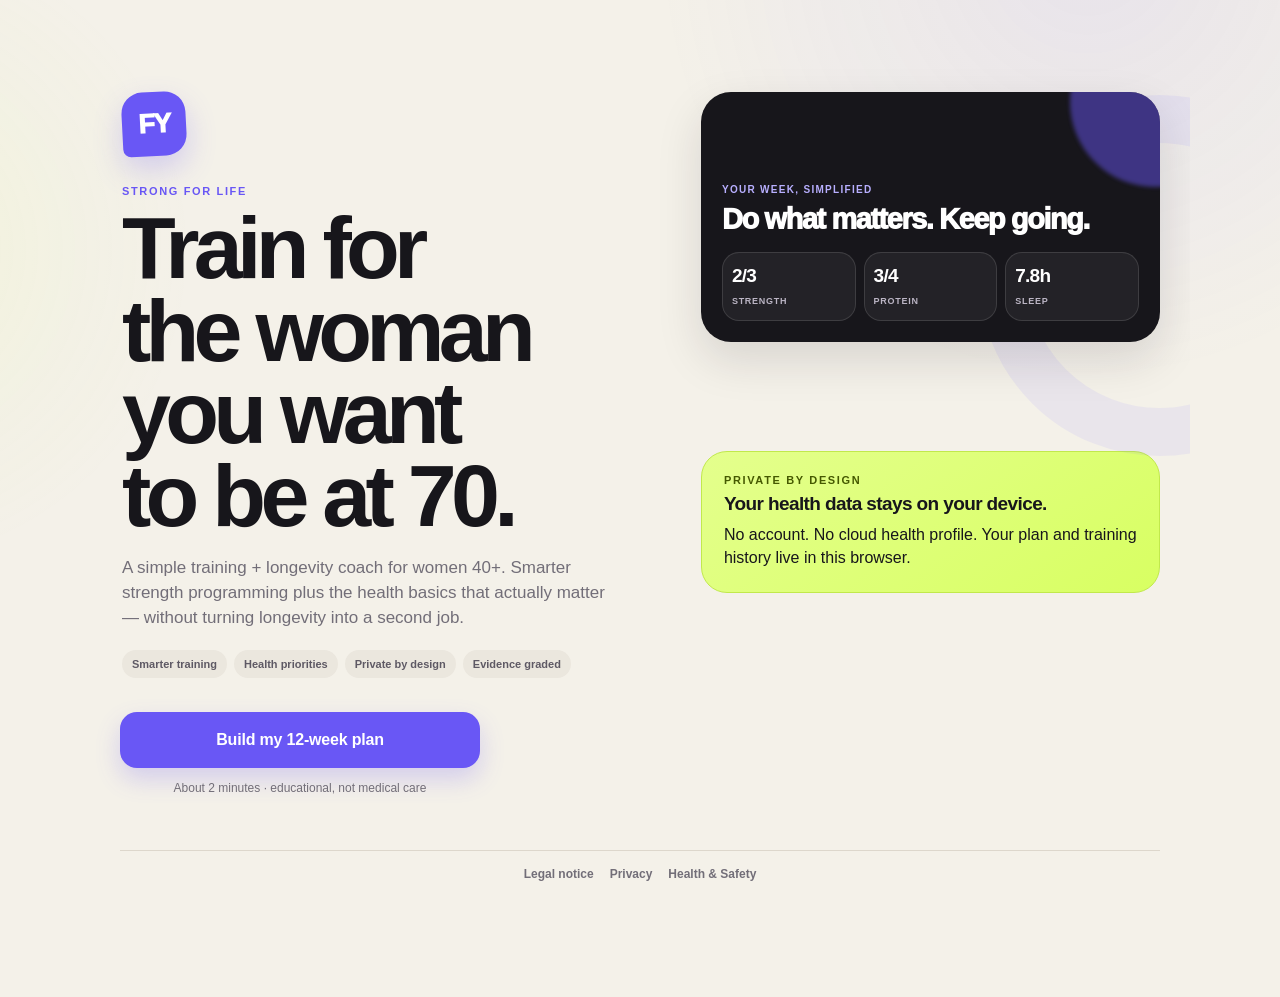
==== commit 14c7c4b7: "Add files via upload" ====
--- a/index.html
+++ b/index.html
@@ -1,17 +1,19 @@
 <!doctype html>
-<html lang="en">
+<html lang="en" translate="no" class="notranslate">
 <head>
   <meta charset="UTF-8" />
   <meta name="viewport" content="width=device-width, initial-scale=1, viewport-fit=cover" />
   <meta name="theme-color" content="#18171c" />
   <meta name="description" content="A private, evidence-led training and longevity coach for women 40+." />
+  <meta name="google" content="notranslate" />
+  <meta http-equiv="Content-Language" content="en" />
   <link rel="manifest" href="./manifest.webmanifest" />
   <link rel="icon" href="./icons/icon.svg" type="image/svg+xml" />
   <link rel="apple-touch-icon" href="./icons/apple-touch-icon.png" />
   <link rel="stylesheet" href="./styles.css" />
   <title>Future You — Strong for life</title>
 </head>
-<body>
+<body translate="no" class="notranslate">
   <div id="app"></div>
   <noscript>This app requires JavaScript.</noscript>
   <script type="module" src="./app.js"></script>
--- a/styles.css
+++ b/styles.css
@@ -13,8 +13,8 @@
   --accent-soft: #eeebff;
   --accent-2: #d8ff62;
   --accent-2-deep: #bfeb43;
-  --warm: #ff725e;
-  --warm-soft: #fff0eb;
+  --contrast: #700353;
+  --contrast-soft: #f2e7ef;
   --ok: #16805a;
   --ok-soft: #e3f7ed;
   --danger: #ae3434;
@@ -130,11 +130,13 @@
   border-color: #c1e94c;
   box-shadow: none;
 }
-.card.warm {
-  background: var(--warm-soft);
-  border-color: #ffd2c9;
+.card.contrast {
+  background: var(--contrast-soft);
+  border-color: #dbc2d2;
   box-shadow: none;
 }
+.card.contrast .eyebrow { color: var(--contrast); }
+.card.contrast a { color: var(--contrast); }
 .big-action { padding: 25px; overflow: hidden; position: relative; }
 .big-action::after {
   content: "";
@@ -336,7 +338,7 @@
   background: white; font-weight: 950; color: var(--muted);
 }
 .set-done.on { background: var(--accent-2); color: var(--ink); border-color: #bfdc54; }
-.power { border-left: 0; border-top: 4px solid var(--warm); background: linear-gradient(180deg, #fff7f4 0%, var(--paper) 65%); }
+.power { border-left: 0; border-top: 4px solid var(--contrast); background: linear-gradient(180deg, #f6edf3 0%, var(--paper) 65%); }
 
 .notice { padding: 15px 16px; border-radius: 17px; background: #ebe8e1; color: #5a5660; font-size: 13px; line-height: 1.48; }
 .source { display: block; padding: 12px 0; border-top: 1px solid var(--line); font-size: 14px; font-weight: 800; color: #4939d7; }
@@ -887,3 +889,118 @@
 /* Prevent intrinsic option text from forcing two-column forms wider than phones. */
 .grid2 > * { min-width: 0; }
 .grid2 .option { min-width: 0; overflow-wrap: anywhere; }
+
+/* V1.8 training setup + nutrition trackers ----------------------------------- */
+.grid3 { display:grid; grid-template-columns:repeat(3,minmax(0,1fr)); gap:8px; }
+.today-metrics { display:grid; grid-template-columns:repeat(3,minmax(0,1fr)); gap:10px; }
+.today-metrics .metric { min-width:0; }
+.fuel-status { display:grid; grid-template-columns:repeat(2,minmax(0,1fr)); gap:8px; margin:12px 0; }
+.fuel-status span { padding:10px 12px; border:1px solid var(--line); border-radius:14px; font-size:12px; color:var(--muted); }
+.fuel-status strong { display:block; color:var(--ink); font-size:18px; margin-bottom:2px; }
+.health-meals { grid-template-columns:repeat(4,minmax(0,1fr)); }
+
+@media (max-width: 480px) {
+  .grid3.setup-options { grid-template-columns:1fr; }
+  .today-metrics { grid-template-columns:repeat(2,minmax(0,1fr)); }
+  .today-metrics .metric:last-child { grid-column:1 / -1; }
+  .fuel-status { grid-template-columns:1fr; }
+}
+
+@media (min-width: 700px) {
+  .view-today {
+    grid-template-areas:
+      "hero hero"
+      "primary health"
+      "week week"
+      "metrics metrics"
+      "protein fibre"
+      "recovery recovery"
+      "minimum minimum";
+  }
+  .view-today > .today-fibre { grid-area:fibre; }
+}
+
+
+/* V1.12 legal + privacy layer ----------------------------------------------- */
+.legal-links {
+  display:flex;
+  flex-wrap:wrap;
+  align-items:center;
+  justify-content:center;
+  gap:8px 16px;
+  margin:28px 0 8px;
+  padding:16px 4px 4px;
+  border-top:1px solid var(--line);
+  color:var(--muted);
+  font-size:12px;
+  font-weight:800;
+}
+.legal-links a { text-decoration:none; }
+.legal-links a:hover, .legal-links a:focus-visible { color:var(--accent); text-decoration:underline; text-underline-offset:3px; }
+.legal-links a[aria-current="page"] { color:var(--ink); }
+.text-link { color:var(--accent-deep); font-weight:850; text-decoration:none; }
+.text-link:hover, .text-link:focus-visible { text-decoration:underline; text-underline-offset:3px; }
+.legal-card-links { display:flex; flex-wrap:wrap; gap:8px; margin-top:12px; }
+.legal-card-links a {
+  display:inline-flex; align-items:center; min-height:42px; padding:10px 12px;
+  border:1px solid var(--line-strong); border-radius:13px; background:rgba(255,253,248,.75);
+  color:var(--ink); font-size:12px; font-weight:900; text-decoration:none;
+}
+.legal-card-links a:hover, .legal-card-links a:focus-visible { border-color:var(--accent); color:var(--accent-deep); }
+
+.legal-shell {
+  width:min(900px, calc(100% - 28px));
+  margin:0 auto;
+  min-height:100vh;
+  padding:env(safe-area-inset-top) 0 calc(54px + env(safe-area-inset-bottom));
+}
+.legal-header {
+  display:flex; align-items:center; justify-content:space-between; gap:16px;
+  min-height:74px; padding:10px 2px;
+}
+.legal-brand { text-decoration:none; color:var(--ink); }
+.legal-back {
+  display:inline-flex; align-items:center; justify-content:center; min-height:42px; padding:9px 13px;
+  border:1px solid var(--line); border-radius:14px; background:rgba(255,253,248,.8);
+  color:var(--ink); font-size:13px; font-weight:900; text-decoration:none;
+}
+.legal-hero { padding:42px 2px 18px; }
+.legal-hero h1 { font-size:clamp(48px, 8vw, 82px); max-width:820px; }
+.legal-hero p { font-size:16px; }
+.language-jump {
+  display:inline-flex; gap:6px; padding:5px; margin:8px 0 18px;
+  border:1px solid var(--line); border-radius:15px; background:rgba(255,253,248,.72);
+}
+.language-jump a {
+  display:inline-flex; align-items:center; justify-content:center; min-height:38px; padding:8px 13px;
+  border-radius:11px; color:var(--ink); font-size:12px; font-weight:900; text-decoration:none;
+}
+.language-jump a:hover, .language-jump a:focus-visible { background:var(--accent-soft); color:var(--accent-deep); }
+.legal-document {
+  padding:28px; margin:0 0 18px;
+  border:1px solid var(--line); border-radius:var(--radius);
+  background:rgba(255,253,248,.92); box-shadow:var(--shadow);
+  scroll-margin-top:18px;
+}
+.legal-document-en { background:rgba(249,246,239,.9); }
+.legal-document h2 { font-size:22px; line-height:1.15; letter-spacing:-.03em; margin:30px 0 10px; }
+.legal-document h2:first-of-type { margin-top:14px; }
+.legal-document p { line-height:1.65; margin:0 0 13px; }
+.legal-document a { color:var(--accent-deep); }
+.legal-note {
+  padding:14px 16px; border:1px solid #dbc4d5; border-radius:15px; background:var(--contrast-soft);
+}
+.legal-source-note { margin:22px 2px; color:var(--muted); font-size:11px; line-height:1.6; }
+.legal-source-note a { color:var(--muted); }
+
+@media (max-width: 520px) {
+  .legal-shell { width:min(100% - 24px, 900px); }
+  .legal-hero { padding-top:28px; }
+  .legal-document { padding:20px 18px; border-radius:22px; }
+  .legal-document h2 { font-size:20px; }
+  .legal-links { gap:8px 12px; }
+}
+
+@media (min-width: 900px) {
+  .landing-shell > .legal-links { grid-column:1 / -1; width:100%; }
+}
